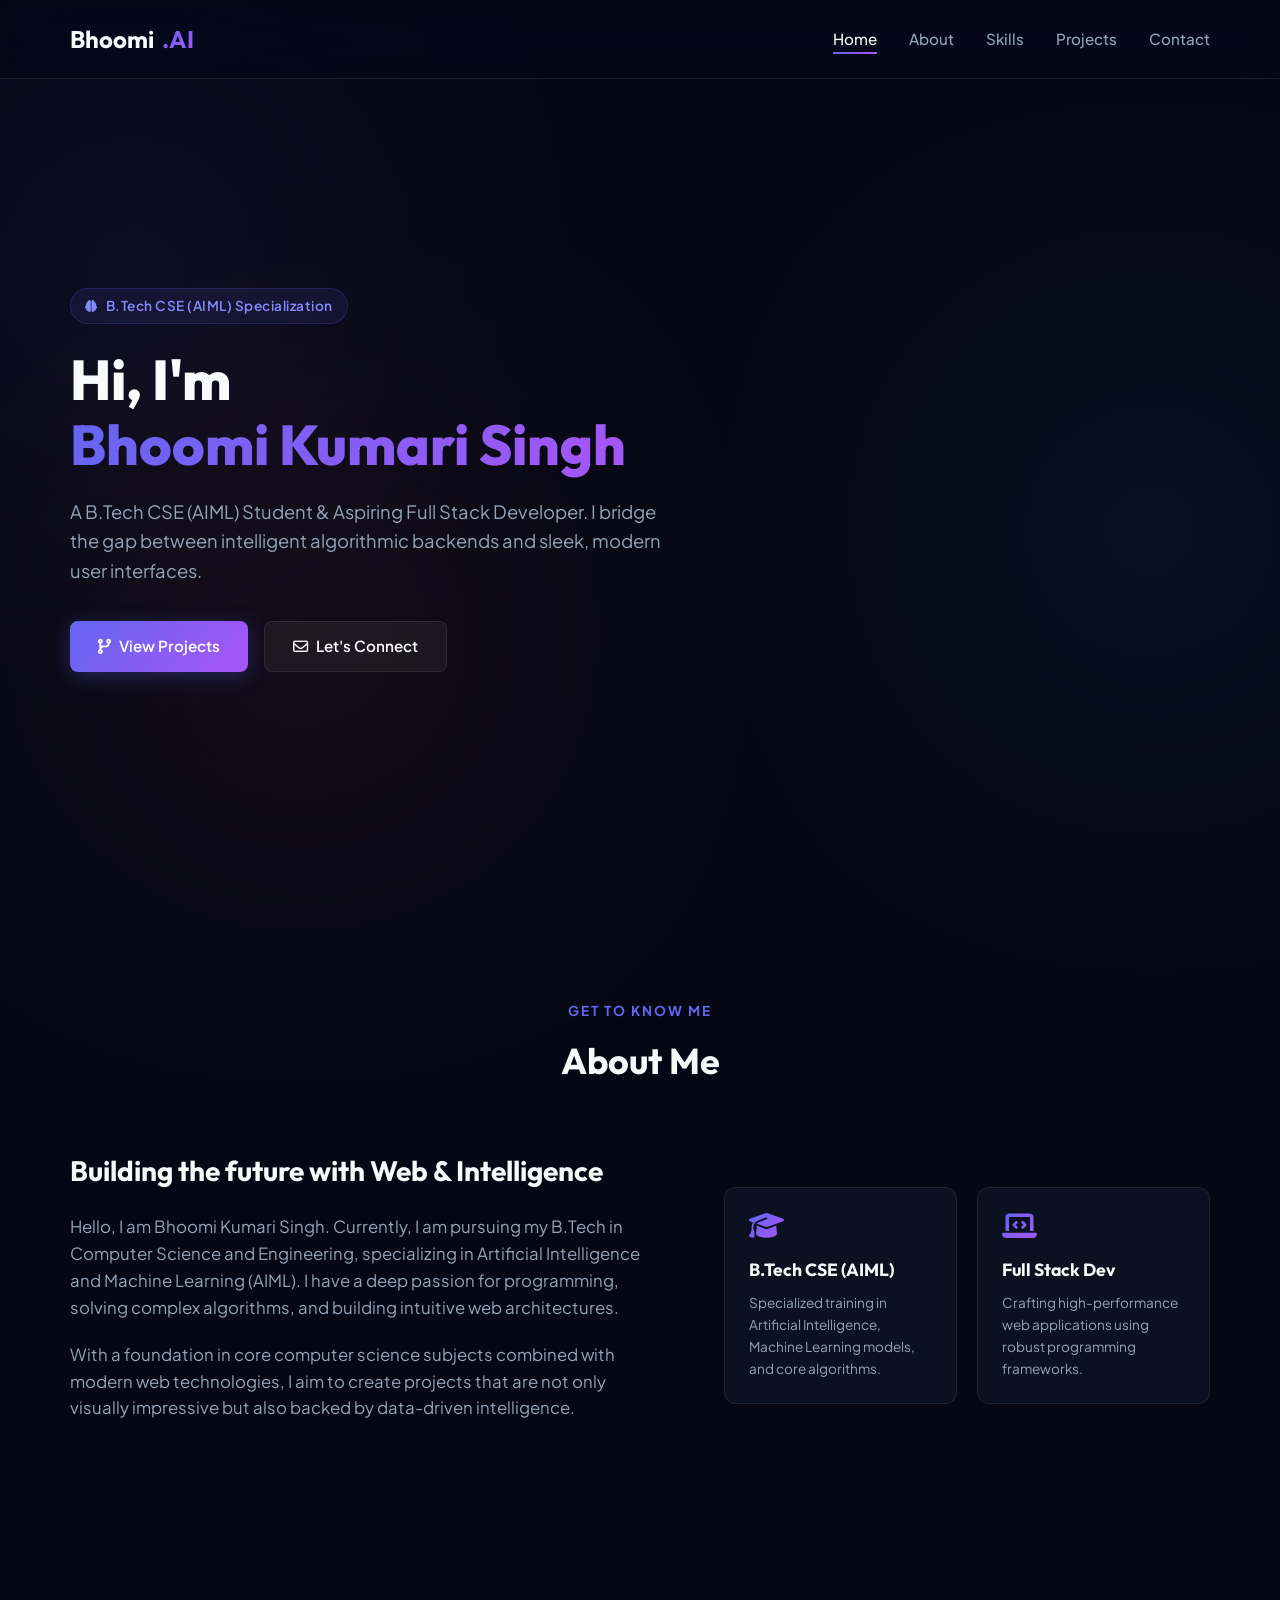
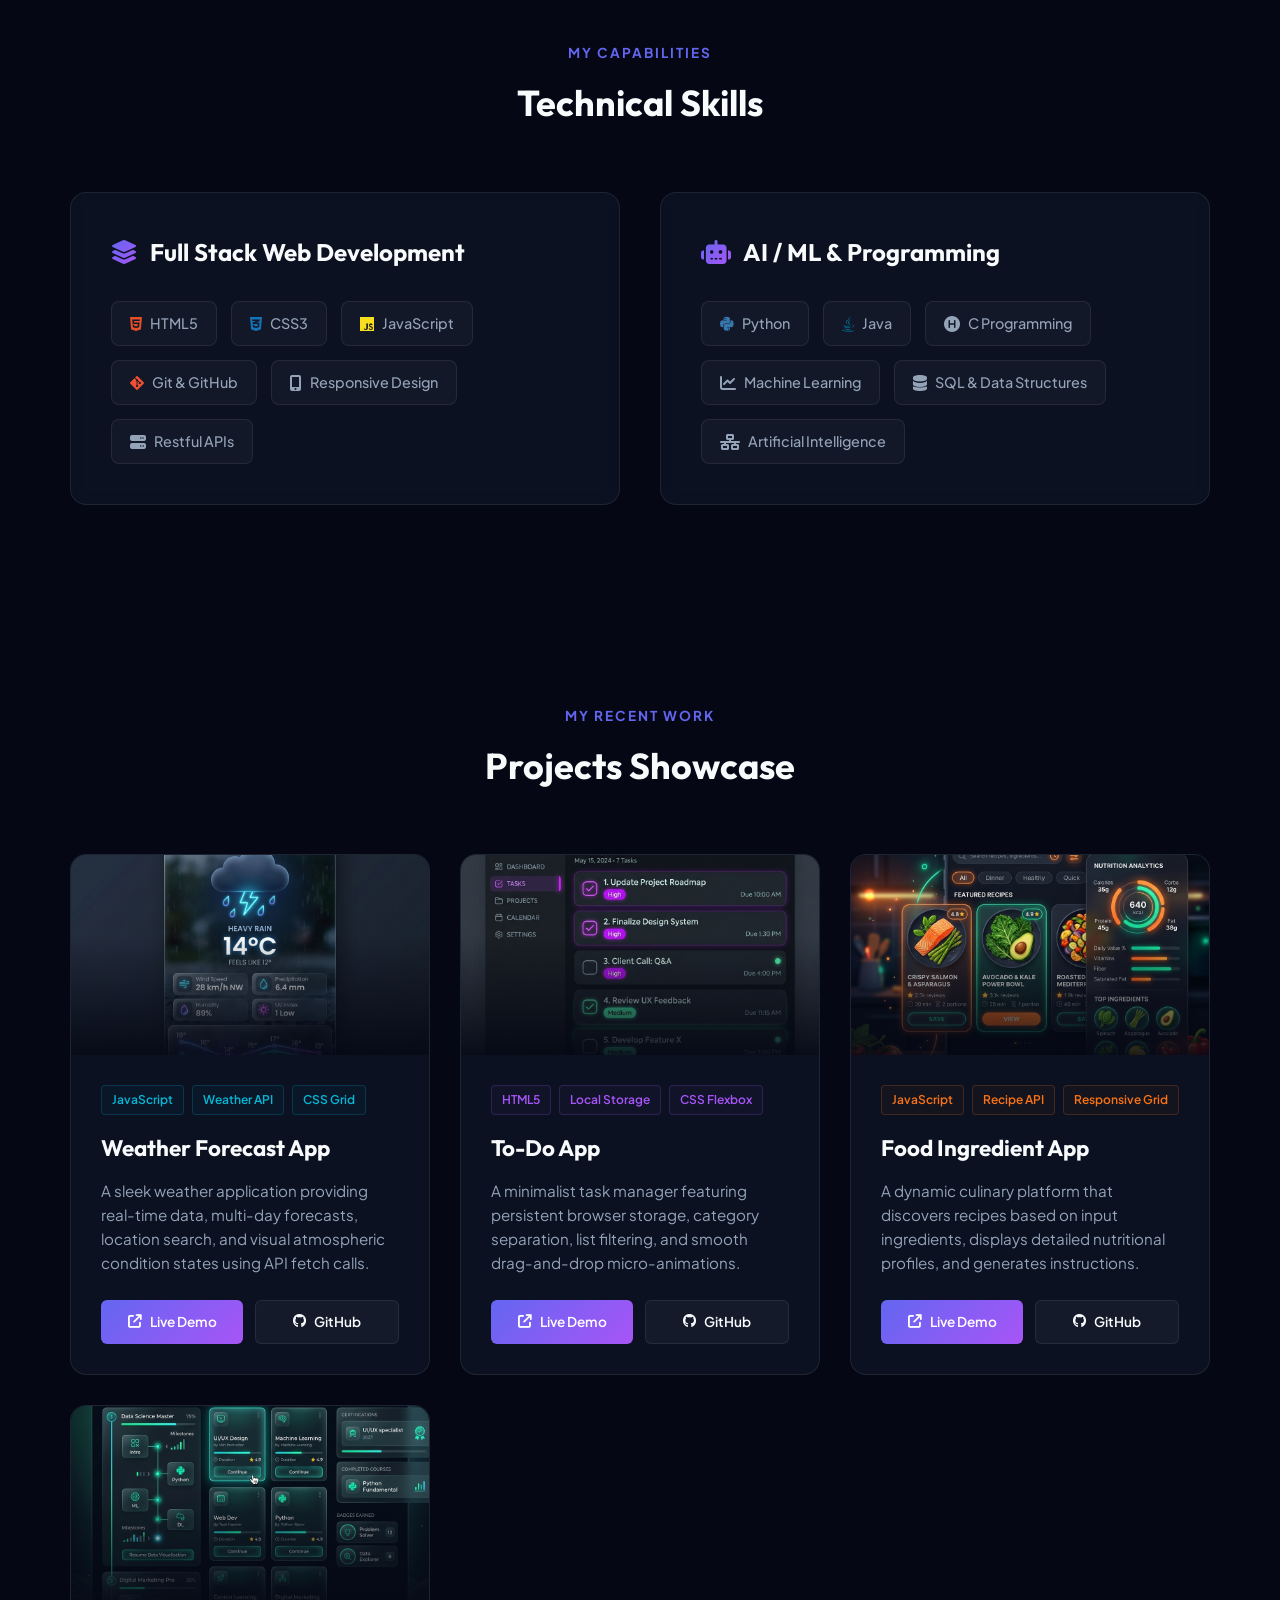
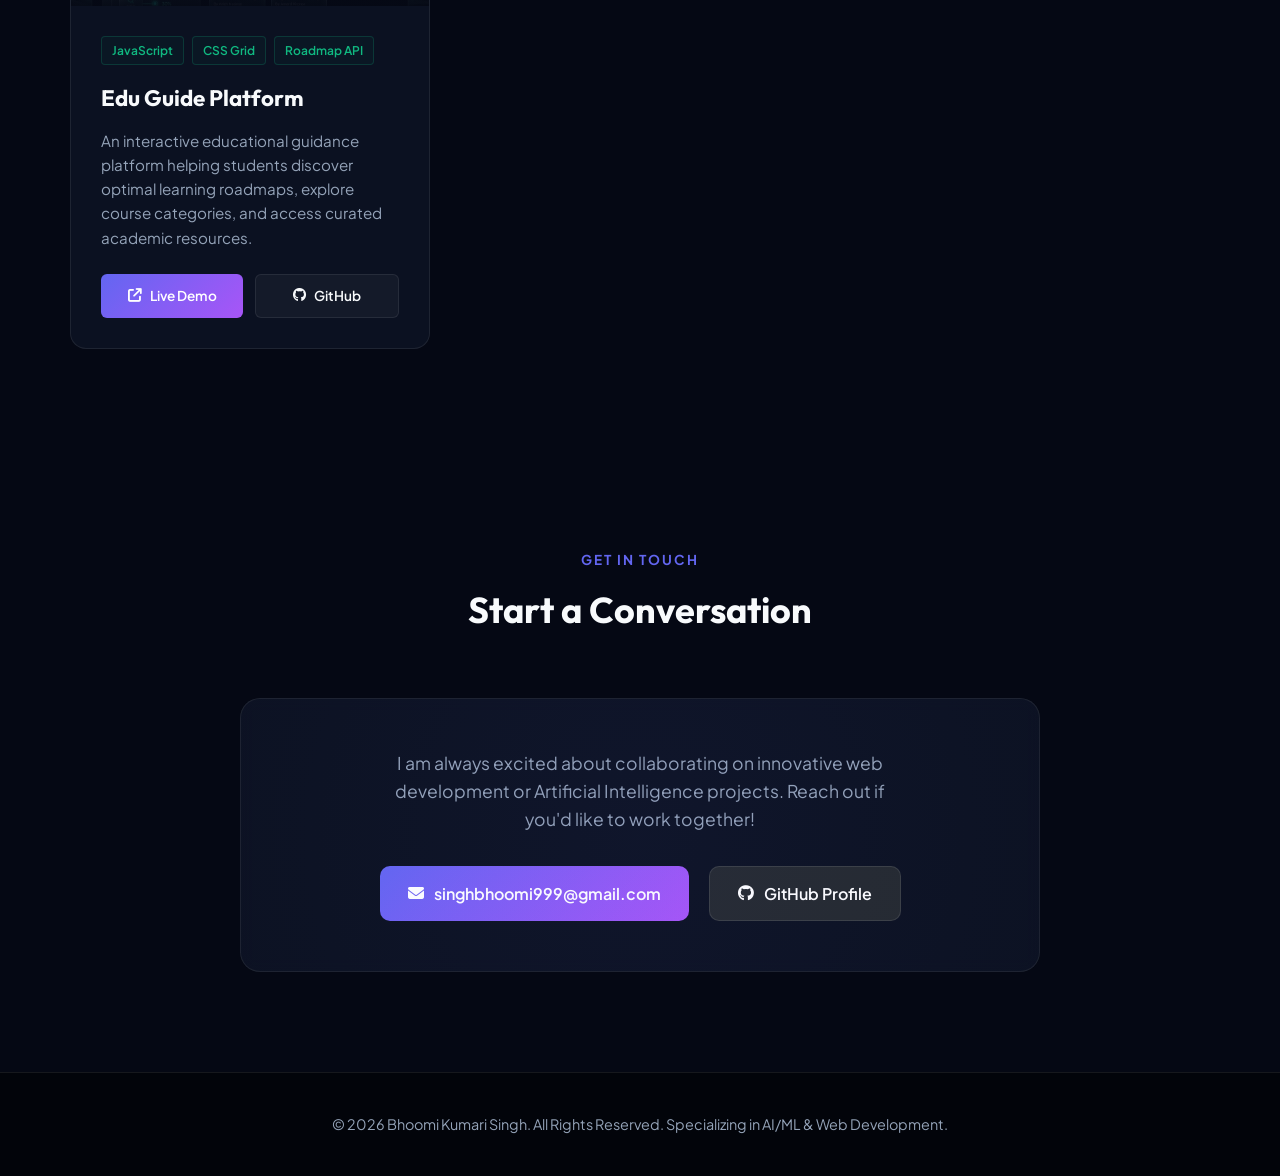
==== index.html @ 51de444b "first commit" ====
<!DOCTYPE html>
<html lang="en">
<head>
  <meta charset="UTF-8">
  <meta name="viewport" content="width=device-width, initial-scale=1.0">
  <meta name="description" content="Portfolio of Bhoomi Kumari Singh - B.Tech CSE (AIML) Student & Aspiring Full Stack Developer. Discover machine learning models, web applications, and project showcases.">
  <title>Bhoomi Kumari Singh | AIML & Full Stack Developer Portfolio</title>
  <link rel="stylesheet" href="style.css">
  <!-- FontAwesome for modern icons -->
  <link rel="stylesheet" href="https://cdnjs.cloudflare.com/ajax/libs/font-awesome/6.4.0/css/all.min.css">
</head>

<body>
  <!-- Ambient background glowing elements -->
  <div class="glow-orb orb-1"></div>
  <div class="glow-orb orb-2"></div>
  <div class="glow-orb orb-3"></div>

  <!-- Sticky Header Navigation -->
  <header id="header">
    <div class="nav-container">
      <a href="#home" class="logo">Bhoomi<span>.AI</span></a>
      <ul class="nav-menu" id="nav-menu">
        <li><a href="#home" class="nav-link active">Home</a></li>
        <li><a href="#about" class="nav-link">About</a></li>
        <li><a href="#skills" class="nav-link">Skills</a></li>
        <li><a href="#projects" class="nav-link">Projects</a></li>
        <li><a href="#contact" class="nav-link">Contact</a></li>
      </ul>
      <button class="hamburger" id="hamburger" aria-label="Toggle Menu">
        <span></span>
        <span></span>
        <span></span>
      </button>
    </div>
  </header>

  <!-- Hero Section -->
  <section class="hero" id="home">
    <div class="hero-content reveal">
      <div class="hero-badge">
        <i class="fa-solid fa-brain"></i> B.Tech CSE (AIML) Specialization
      </div>
      <h1>Hi, I'm <br><span class="gradient-text">Bhoomi Kumari Singh</span></h1>
      <p>A B.Tech CSE (AIML) Student & Aspiring Full Stack Developer. I bridge the gap between intelligent algorithmic backends and sleek, modern user interfaces.</p>
      <div class="hero-cta">
        <a href="#projects" class="btn btn-primary"><i class="fa-solid fa-code-branch"></i> View Projects</a>
        <a href="#contact" class="btn btn-secondary"><i class="fa-regular fa-envelope"></i> Let's Connect</a>
      </div>
    </div>
  </section>

  <!-- About Me Section -->
  <section class="about" id="about">
    <div class="section-header reveal">
      <span class="section-subtitle">Get to Know Me</span>
      <h2 class="section-title">About Me</h2>
    </div>
    <div class="about-grid">
      <div class="about-text reveal">
        <h3>Building the future with Web & Intelligence</h3>
        <p>Hello, I am Bhoomi Kumari Singh. Currently, I am pursuing my B.Tech in Computer Science and Engineering, specializing in Artificial Intelligence and Machine Learning (AIML). I have a deep passion for programming, solving complex algorithms, and building intuitive web architectures.</p>
        <p>With a foundation in core computer science subjects combined with modern web technologies, I aim to create projects that are not only visually impressive but also backed by data-driven intelligence.</p>
      </div>
      <div class="about-highlights reveal">
        <div class="about-card">
          <i class="fa-solid fa-graduation-cap"></i>
          <h4>B.Tech CSE (AIML)</h4>
          <p>Specialized training in Artificial Intelligence, Machine Learning models, and core algorithms.</p>
        </div>
        <div class="about-card">
          <i class="fa-solid fa-laptop-code"></i>
          <h4>Full Stack Dev</h4>
          <p>Crafting high-performance web applications using robust programming frameworks.</p>
        </div>
      </div>
    </div>
  </section>

  <!-- Skills Section -->
  <section class="skills" id="skills">
    <div class="section-header reveal">
      <span class="section-subtitle">My Capabilities</span>
      <h2 class="section-title">Technical Skills</h2>
    </div>
    <div class="skills-grid">
      <!-- Web Dev Category -->
      <div class="skills-category reveal">
        <h3><i class="fa-solid fa-layer-group"></i> Full Stack Web Development</h3>
        <div class="skills-list">
          <div class="skill-tag"><i class="fa-brands fa-html5" style="color:#e34f26;"></i> HTML5</div>
          <div class="skill-tag"><i class="fa-brands fa-css3-alt" style="color:#1572b6;"></i> CSS3</div>
          <div class="skill-tag"><i class="fa-brands fa-js" style="color:#f7df1e;"></i> JavaScript</div>
          <div class="skill-tag"><i class="fa-brands fa-git-alt" style="color:#f05032;"></i> Git & GitHub</div>
          <div class="skill-tag"><i class="fa-solid fa-mobile-screen-button"></i> Responsive Design</div>
          <div class="skill-tag"><i class="fa-solid fa-server"></i> Restful APIs</div>
        </div>
      </div>

      <!-- AI / ML & Programming Category -->
      <div class="skills-category reveal">
        <h3><i class="fa-solid fa-robot"></i> AI / ML & Programming</h3>
        <div class="skills-list">
          <div class="skill-tag"><i class="fa-brands fa-python" style="color:#3776ab;"></i> Python</div>
          <div class="skill-tag"><i class="fa-brands fa-java" style="color:#007396;"></i> Java</div>
          <div class="skill-tag"><i class="fa-solid fa-circle-h"></i> C Programming</div>
          <div class="skill-tag"><i class="fa-solid fa-chart-line"></i> Machine Learning</div>
          <div class="skill-tag"><i class="fa-solid fa-database"></i> SQL & Data Structures</div>
          <div class="skill-tag"><i class="fa-solid fa-network-wired"></i> Artificial Intelligence</div>
        </div>
      </div>
    </div>
  </section>

  <!-- Projects Section -->
  <section class="projects" id="projects">
    <div class="section-header reveal">
      <span class="section-subtitle">My Recent Work</span>
      <h2 class="section-title">Projects Showcase</h2>
    </div>
    <div class="projects-grid">
      <!-- Project 1: Weather App -->
      <div class="project-card reveal">
        <div class="project-img-wrapper">
          <img class="project-img" src="assets/weather_app.png" alt="Weather Forecast App Thumbnail">
        </div>
        <div class="project-body">
          <div class="project-tags">
            <span class="project-tag">JavaScript</span>
            <span class="project-tag">Weather API</span>
            <span class="project-tag">CSS Grid</span>
          </div>
          <h3>Weather Forecast App</h3>
          <p>A sleek weather application providing real-time data, multi-day forecasts, location search, and visual atmospheric condition states using API fetch calls.</p>
          <div class="project-actions">
            <a href="weather.html" target="_blank" class="project-btn project-btn-demo" id="demo-weather"><i class="fa-solid fa-arrow-up-right-from-square"></i> Live Demo</a>
            <a href="#" class="project-btn project-btn-code" id="code-weather"><i class="fa-brands fa-github"></i> GitHub</a>
          </div>
        </div>
      </div>

      <!-- Project 2: To-Do App -->
      <div class="project-card reveal">
        <div class="project-img-wrapper">
          <img class="project-img" src="assets/todo_app.png" alt="To-Do App Thumbnail">
        </div>
        <div class="project-body">
          <div class="project-tags">
            <span class="project-tag">HTML5</span>
            <span class="project-tag">Local Storage</span>
            <span class="project-tag">CSS Flexbox</span>
          </div>
          <h3>To-Do App</h3>
          <p>A minimalist task manager featuring persistent browser storage, category separation, list filtering, and smooth drag-and-drop micro-animations.</p>
          <div class="project-actions">
            <a href="todo.html" target="_blank" class="project-btn project-btn-demo" id="demo-todo"><i class="fa-solid fa-arrow-up-right-from-square"></i> Live Demo</a>
            <a href="#" class="project-btn project-btn-code" id="code-todo"><i class="fa-brands fa-github"></i> GitHub</a>
          </div>
        </div>
      </div>

      <!-- Project 3: Food Ingredient App -->
      <div class="project-card reveal">
        <div class="project-img-wrapper">
          <img class="project-img" src="assets/food_app.png" alt="Food Ingredient App Thumbnail">
        </div>
        <div class="project-body">
          <div class="project-tags">
            <span class="project-tag">JavaScript</span>
            <span class="project-tag">Recipe API</span>
            <span class="project-tag">Responsive Grid</span>
          </div>
          <h3>Food Ingredient App</h3>
          <p>A dynamic culinary platform that discovers recipes based on input ingredients, displays detailed nutritional profiles, and generates instructions.</p>
          <div class="project-actions">
            <a href="food.html" target="_blank" class="project-btn project-btn-demo" id="demo-food"><i class="fa-solid fa-arrow-up-right-from-square"></i> Live Demo</a>
            <a href="#" class="project-btn project-btn-code" id="code-food"><i class="fa-brands fa-github"></i> GitHub</a>
          </div>
        </div>
      </div>

      <!-- Project 4: Edu Guide -->
      <div class="project-card reveal">
        <div class="project-img-wrapper">
          <img class="project-img" src="assets/edu_guide.png" alt="Edu Guide Platform Thumbnail">
        </div>
        <div class="project-body">
          <div class="project-tags">
            <span class="project-tag">JavaScript</span>
            <span class="project-tag">CSS Grid</span>
            <span class="project-tag">Roadmap API</span>
          </div>
          <h3>Edu Guide Platform</h3>
          <p>An interactive educational guidance platform helping students discover optimal learning roadmaps, explore course categories, and access curated academic resources.</p>
          <div class="project-actions">
            <a href="edu.html" target="_blank" class="project-btn project-btn-demo" id="demo-edu"><i class="fa-solid fa-arrow-up-right-from-square"></i> Live Demo</a>
            <a href="#" class="project-btn project-btn-code" id="code-edu"><i class="fa-brands fa-github"></i> GitHub</a>
          </div>
        </div>
      </div>
    </div>
  </section>

  <!-- Contact Section -->
  <section class="contact" id="contact">
    <div class="section-header reveal">
      <span class="section-subtitle">Get In Touch</span>
      <h2 class="section-title">Start a Conversation</h2>
    </div>
    <div class="contact-container reveal">
      <p>I am always excited about collaborating on innovative web development or Artificial Intelligence projects. Reach out if you'd like to work together!</p>
      <div class="contact-methods">
        <a href="mailto:singhbhoomi999@gmail.com" class="contact-btn contact-btn-email" id="email-btn">
          <i class="fa-solid fa-envelope"></i> singhbhoomi999@gmail.com
        </a>
        <a href="https://github.com" target="_blank" rel="noopener noreferrer" class="contact-btn contact-btn-github" id="github-btn">
          <i class="fa-brands fa-github"></i> GitHub Profile
        </a>
      </div>
    </div>
  </section>

  <!-- Footer -->
  <footer>
    <p>&copy; 2026 Bhoomi Kumari Singh. All Rights Reserved. Specializing in AI/ML & Web Development.</p>
  </footer>

  <script src="script.js"></script>
</body>
</html>
---- style.css ----
@import url('https://fonts.googleapis.com/css2?family=Outfit:wght@300;400;500;600;700;800&family=Plus+Jakarta+Sans:ital,wght@0,300;0,400;0,500;0,600;0,700;0,800;1,400&display=swap');

:root {
  --bg-primary: #050814;
  --bg-secondary: rgba(17, 25, 40, 0.75);
  --card-bg: rgba(22, 30, 49, 0.45);
  --border-color: rgba(255, 255, 255, 0.08);
  --text-primary: #f8fafc;
  --text-secondary: #94a3b8;
  --accent-color: #6366f1; /* Indigo */
  --accent-gradient: linear-gradient(135deg, #6366f1 0%, #a855f7 100%);
  --accent-gradient-glow: rgba(99, 102, 241, 0.15);
  --cyan-gradient: linear-gradient(135deg, #06b6d4 0%, #3b82f6 100%);
  --orange-gradient: linear-gradient(135deg, #f97316 0%, #ec4899 100%);
  --emerald-gradient: linear-gradient(135deg, #10b981 0%, #059669 100%);
  --font-heading: 'Outfit', sans-serif;
  --font-body: 'Plus Jakarta Sans', sans-serif;
  --transition: all 0.4s cubic-bezier(0.16, 1, 0.3, 1);
}

/* Base resets & styles */
* {
  box-sizing: border-box;
  margin: 0;
  padding: 0;
}

html {
  scroll-behavior: smooth;
  scrollbar-width: thin;
  scrollbar-color: var(--accent-color) var(--bg-primary);
}

body {
  background-color: var(--bg-primary);
  color: var(--text-primary);
  font-family: var(--font-body);
  overflow-x: hidden;
  line-height: 1.6;
}

/* Custom Scrollbar */
::-webkit-scrollbar {
  width: 8px;
}
::-webkit-scrollbar-track {
  background: var(--bg-primary);
}
::-webkit-scrollbar-thumb {
  background: rgba(99, 102, 241, 0.3);
  border-radius: 4px;
}
::-webkit-scrollbar-thumb:hover {
  background: var(--accent-color);
}

/* Floating background glow orbs */
.glow-orb {
  position: absolute;
  width: 350px;
  height: 350px;
  border-radius: 50%;
  background: var(--accent-gradient);
  filter: blur(150px);
  opacity: 0.15;
  z-index: -1;
  pointer-events: none;
}
.orb-1 { top: 10%; left: -50px; }
.orb-2 { top: 40%; right: -50px; background: var(--cyan-gradient); }
.orb-3 { bottom: 10%; left: 10%; background: var(--orange-gradient); }

/* Header & Navigation */
header {
  position: fixed;
  top: 0;
  left: 0;
  width: 100%;
  z-index: 1000;
  background: rgba(5, 8, 20, 0.65);
  backdrop-filter: blur(16px) saturate(180%);
  -webkit-backdrop-filter: blur(16px) saturate(180%);
  border-bottom: 1px solid var(--border-color);
  padding: 20px 0;
  transition: var(--transition);
}

header.scrolled {
  padding: 14px 0;
  background: rgba(5, 8, 20, 0.85);
  box-shadow: 0 10px 30px -10px rgba(0, 0, 0, 0.5);
}

.nav-container {
  max-width: 1200px;
  margin: 0 auto;
  padding: 0 30px;
  display: flex;
  justify-content: space-between;
  align-items: center;
}

.logo {
  font-family: var(--font-heading);
  font-size: 1.5rem;
  font-weight: 700;
  color: var(--text-primary);
  text-decoration: none;
  display: flex;
  align-items: center;
  gap: 8px;
}

.logo span {
  background: var(--accent-gradient);
  -webkit-background-clip: text;
  -webkit-text-fill-color: transparent;
}

.nav-menu {
  display: flex;
  list-style: none;
  gap: 32px;
  align-items: center;
}

.nav-link {
  font-size: 0.95rem;
  font-weight: 500;
  color: var(--text-secondary);
  text-decoration: none;
  position: relative;
  transition: var(--transition);
  padding: 6px 0;
}

.nav-link:hover, .nav-link.active {
  color: var(--text-primary);
}

.nav-link::after {
  content: '';
  position: absolute;
  bottom: 0;
  left: 0;
  width: 0;
  height: 2px;
  background: var(--accent-gradient);
  transition: var(--transition);
}

.nav-link:hover::after, .nav-link.active::after {
  width: 100%;
}

.hamburger {
  display: none;
  cursor: pointer;
  background: none;
  border: none;
  outline: none;
  z-index: 1001;
}

.hamburger span {
  display: block;
  width: 25px;
  height: 2px;
  margin: 6px auto;
  background-color: var(--text-primary);
  transition: var(--transition);
}

/* Hero Section */
.hero {
  position: relative;
  min-height: 100vh;
  display: flex;
  align-items: center;
  justify-content: center;
  padding: 140px 30px 80px 30px;
  text-align: left;
  max-width: 1200px;
  margin: 0 auto;
}

.hero-content {
  width: 100%;
}

.hero-badge {
  display: inline-flex;
  align-items: center;
  gap: 8px;
  padding: 6px 14px;
  border-radius: 50px;
  background: rgba(99, 102, 241, 0.1);
  border: 1px solid rgba(99, 102, 241, 0.2);
  color: #818cf8;
  font-size: 0.85rem;
  font-weight: 600;
  margin-bottom: 24px;
  letter-spacing: 0.5px;
}

.hero-badge i {
  font-size: 0.75rem;
}

.hero h1 {
  font-family: var(--font-heading);
  font-size: 3.5rem;
  font-weight: 800;
  line-height: 1.15;
  margin-bottom: 20px;
  max-width: 800px;
}

.gradient-text {
  background: var(--accent-gradient);
  -webkit-background-clip: text;
  -webkit-text-fill-color: transparent;
}

.hero p {
  font-size: 1.15rem;
  color: var(--text-secondary);
  max-width: 600px;
  margin-bottom: 36px;
}

.hero-cta {
  display: flex;
  gap: 16px;
}

.btn {
  display: inline-flex;
  align-items: center;
  gap: 8px;
  padding: 12px 28px;
  font-size: 0.95rem;
  font-weight: 600;
  text-decoration: none;
  border-radius: 8px;
  transition: var(--transition);
  cursor: pointer;
}

.btn-primary {
  background: var(--accent-gradient);
  color: white;
  border: none;
  box-shadow: 0 4px 20px rgba(99, 102, 241, 0.3);
}

.btn-primary:hover {
  transform: translateY(-2px);
  box-shadow: 0 6px 25px rgba(99, 102, 241, 0.5);
}

.btn-secondary {
  background: rgba(255, 255, 255, 0.05);
  color: var(--text-primary);
  border: 1px solid var(--border-color);
}

.btn-secondary:hover {
  background: rgba(255, 255, 255, 0.1);
  border-color: rgba(255, 255, 255, 0.2);
  transform: translateY(-2px);
}

/* Sections General */
section {
  padding: 100px 30px;
  max-width: 1200px;
  margin: 0 auto;
  position: relative;
}

.section-header {
  text-align: center;
  margin-bottom: 60px;
}

.section-subtitle {
  font-size: 0.85rem;
  color: var(--accent-color);
  font-weight: 700;
  text-transform: uppercase;
  letter-spacing: 2px;
  margin-bottom: 10px;
  display: block;
}

.section-title {
  font-family: var(--font-heading);
  font-size: 2.25rem;
  font-weight: 700;
}

/* About Section */
.about-grid {
  display: grid;
  grid-template-columns: 1.1fr 0.9fr;
  gap: 60px;
  align-items: center;
}

.about-text h3 {
  font-family: var(--font-heading);
  font-size: 1.75rem;
  margin-bottom: 20px;
}

.about-text p {
  color: var(--text-secondary);
  margin-bottom: 20px;
  font-size: 1.05rem;
}

.about-highlights {
  display: grid;
  grid-template-columns: 1fr 1fr;
  gap: 20px;
}

.about-card {
  background: var(--card-bg);
  border: 1px solid var(--border-color);
  backdrop-filter: blur(8px);
  padding: 24px;
  border-radius: 12px;
  text-align: left;
  transition: var(--transition);
}

.about-card:hover {
  border-color: rgba(99, 102, 241, 0.3);
  transform: translateY(-4px);
}

.about-card i {
  font-size: 1.75rem;
  margin-bottom: 16px;
  background: var(--accent-gradient);
  -webkit-background-clip: text;
  -webkit-text-fill-color: transparent;
}

.about-card h4 {
  font-family: var(--font-heading);
  font-size: 1.1rem;
  margin-bottom: 8px;
}

.about-card p {
  font-size: 0.85rem;
  color: var(--text-secondary);
  margin-bottom: 0;
}

/* Skills Section */
.skills-grid {
  display: grid;
  grid-template-columns: 1fr 1fr;
  gap: 40px;
}

.skills-category {
  background: var(--card-bg);
  border: 1px solid var(--border-color);
  backdrop-filter: blur(8px);
  padding: 40px;
  border-radius: 16px;
  transition: var(--transition);
}

.skills-category:hover {
  border-color: rgba(99, 102, 241, 0.2);
  box-shadow: 0 10px 40px -15px rgba(99, 102, 241, 0.1);
}

.skills-category h3 {
  font-family: var(--font-heading);
  font-size: 1.5rem;
  margin-bottom: 30px;
  display: flex;
  align-items: center;
  gap: 12px;
}

.skills-category h3 i {
  background: var(--accent-gradient);
  -webkit-background-clip: text;
  -webkit-text-fill-color: transparent;
}

.skills-list {
  display: flex;
  flex-wrap: wrap;
  gap: 14px;
}

.skill-tag {
  display: flex;
  align-items: center;
  gap: 8px;
  padding: 10px 18px;
  border-radius: 8px;
  background: rgba(255, 255, 255, 0.03);
  border: 1px solid var(--border-color);
  color: var(--text-secondary);
  font-size: 0.9rem;
  font-weight: 500;
  transition: var(--transition);
}

.skill-tag:hover {
  background: rgba(99, 102, 241, 0.08);
  border-color: rgba(99, 102, 241, 0.3);
  color: var(--text-primary);
  transform: translateY(-2px);
}

.skill-tag i {
  font-size: 1rem;
}

/* Projects Section */
.projects-grid {
  display: grid;
  grid-template-columns: repeat(auto-fit, minmax(340px, 1fr));
  gap: 30px;
}

.project-card {
  background: var(--card-bg);
  border: 1px solid var(--border-color);
  border-radius: 16px;
  overflow: hidden;
  transition: var(--transition);
  display: flex;
  flex-direction: column;
  height: 100%;
}

.project-card:hover {
  transform: translateY(-8px);
  border-color: rgba(99, 102, 241, 0.3);
  box-shadow: 0 20px 40px -20px rgba(0, 0, 0, 0.7);
}

.project-img-wrapper {
  width: 100%;
  height: 200px;
  overflow: hidden;
  position: relative;
  background: #0b0f19;
}

.project-img-wrapper::after {
  content: '';
  position: absolute;
  top: 0;
  left: 0;
  width: 100%;
  height: 100%;
  background: linear-gradient(to bottom, rgba(5, 8, 20, 0) 40%, rgba(5, 8, 20, 0.9) 100%);
}

.project-img {
  width: 100%;
  height: 100%;
  object-fit: cover;
  transition: var(--transition);
}

.project-card:hover .project-img {
  transform: scale(1.08);
}

.project-body {
  padding: 30px;
  display: flex;
  flex-direction: column;
  flex-grow: 1;
}

.project-tags {
  display: flex;
  flex-wrap: wrap;
  gap: 8px;
  margin-bottom: 16px;
}

.project-tag {
  font-size: 0.75rem;
  font-weight: 600;
  padding: 4px 10px;
  border-radius: 4px;
  background: rgba(255, 255, 255, 0.05);
  border: 1px solid var(--border-color);
  color: var(--text-secondary);
}

/* Custom gradient tag border highlighting */
.project-card:nth-child(1) .project-tag {
  color: #06b6d4;
  border-color: rgba(6, 182, 212, 0.2);
  background: rgba(6, 182, 212, 0.04);
}
.project-card:nth-child(2) .project-tag {
  color: #a855f7;
  border-color: rgba(168, 85, 247, 0.2);
  background: rgba(168, 85, 247, 0.04);
}
.project-card:nth-child(3) .project-tag {
  color: #f97316;
  border-color: rgba(249, 115, 22, 0.2);
  background: rgba(249, 115, 22, 0.04);
}
.project-card:nth-child(4) .project-tag {
  color: #10b981;
  border-color: rgba(16, 185, 129, 0.2);
  background: rgba(16, 185, 129, 0.04);
}

.project-body h3 {
  font-family: var(--font-heading);
  font-size: 1.4rem;
  margin-bottom: 12px;
}

.project-body p {
  font-size: 0.95rem;
  color: var(--text-secondary);
  margin-bottom: 24px;
  flex-grow: 1;
}

.project-actions {
  display: flex;
  gap: 12px;
}

.project-btn {
  flex: 1;
  display: inline-flex;
  align-items: center;
  justify-content: center;
  gap: 8px;
  padding: 10px 0;
  font-size: 0.85rem;
  font-weight: 600;
  text-decoration: none;
  border-radius: 6px;
  transition: var(--transition);
}

.project-btn-demo {
  background: var(--accent-gradient);
  color: white;
  border: none;
}

.project-btn-demo:hover {
  transform: translateY(-2px);
  box-shadow: 0 4px 15px rgba(99, 102, 241, 0.4);
}

.project-btn-code {
  background: rgba(255, 255, 255, 0.04);
  color: var(--text-primary);
  border: 1px solid var(--border-color);
}

.project-btn-code:hover {
  background: rgba(255, 255, 255, 0.08);
  border-color: rgba(255, 255, 255, 0.2);
  transform: translateY(-2px);
}

/* Contact Section */
.contact-container {
  max-width: 800px;
  margin: 0 auto;
  background: var(--card-bg);
  border: 1px solid var(--border-color);
  backdrop-filter: blur(8px);
  padding: 50px;
  border-radius: 20px;
  text-align: center;
  position: relative;
  overflow: hidden;
}

.contact-container::after {
  content: '';
  position: absolute;
  top: -50%;
  left: -50%;
  width: 200%;
  height: 200%;
  background: radial-gradient(circle, rgba(99, 102, 241, 0.05) 0%, transparent 70%);
  pointer-events: none;
}

.contact-container p {
  color: var(--text-secondary);
  font-size: 1.1rem;
  margin-bottom: 32px;
  max-width: 500px;
  margin-left: auto;
  margin-right: auto;
}

.contact-methods {
  display: flex;
  justify-content: center;
  gap: 20px;
  flex-wrap: wrap;
}

.contact-btn {
  display: flex;
  align-items: center;
  gap: 10px;
  padding: 14px 28px;
  border-radius: 10px;
  text-decoration: none;
  font-weight: 600;
  transition: var(--transition);
}

.contact-btn-email {
  background: var(--accent-gradient);
  color: white;
}

.contact-btn-email:hover {
  transform: translateY(-3px);
  box-shadow: 0 8px 25px rgba(99, 102, 241, 0.4);
}

.contact-btn-github {
  background: #24292e;
  color: white;
  border: 1px solid rgba(255, 255, 255, 0.1);
}

.contact-btn-github:hover {
  background: #2f363d;
  transform: translateY(-3px);
  box-shadow: 0 8px 25px rgba(0, 0, 0, 0.3);
}

/* Footer */
footer {
  border-top: 1px solid var(--border-color);
  padding: 40px 30px;
  text-align: center;
  background: #02040a;
}

footer p {
  color: var(--text-secondary);
  font-size: 0.9rem;
}

/* Entry Animations & Scroll Reveals */
.reveal {
  opacity: 0;
  transform: translateY(30px);
  transition: opacity 0.8s cubic-bezier(0.16, 1, 0.3, 1), transform 0.8s cubic-bezier(0.16, 1, 0.3, 1);
}

.reveal.reveal-active {
  opacity: 1;
  transform: translateY(0);
}

@keyframes float {
  0% { transform: translateY(0px); }
  50% { transform: translateY(-10px); }
  100% { transform: translateY(0px); }
}

.floating-icon {
  animation: float 4s ease-in-out infinite;
}

/* Responsive Breakpoints */
@media (max-width: 968px) {
  .hero h1 {
    font-size: 2.75rem;
  }
  
  .about-grid {
    grid-template-columns: 1fr;
    gap: 40px;
  }
  
  .skills-grid {
    grid-template-columns: 1fr;
  }
}

@media (max-width: 768px) {
  header {
    padding: 16px 0;
  }
  
  .nav-menu {
    position: fixed;
    top: 0;
    right: -100%;
    width: 280px;
    height: 100vh;
    background: rgba(5, 8, 20, 0.95);
    backdrop-filter: blur(20px);
    -webkit-backdrop-filter: blur(20px);
    border-left: 1px solid var(--border-color);
    flex-direction: column;
    justify-content: center;
    gap: 40px;
    transition: right 0.4s cubic-bezier(0.16, 1, 0.3, 1);
    box-shadow: -10px 0 30px rgba(0, 0, 0, 0.5);
  }
  
  .nav-menu.open {
    right: 0;
  }
  
  .hamburger {
    display: block;
  }
  
  .hamburger.active span:nth-child(1) {
    transform: translateY(8px) rotate(45deg);
  }
  
  .hamburger.active span:nth-child(2) {
    opacity: 0;
  }
  
  .hamburger.active span:nth-child(3) {
    transform: translateY(-8px) rotate(-45deg);
  }
  
  .hero {
    padding-top: 120px;
    text-align: center;
  }
  
  .hero-badge {
    margin-left: auto;
    margin-right: auto;
  }
  
  .hero-cta {
    justify-content: center;
    flex-wrap: wrap;
  }
  
  .btn {
    width: 100%;
    justify-content: center;
  }
  
  .about-highlights {
    grid-template-columns: 1fr;
  }
  
  .contact-container {
    padding: 30px 20px;
  }
  
  .contact-btn {
    width: 100%;
    justify-content: center;
  }
}
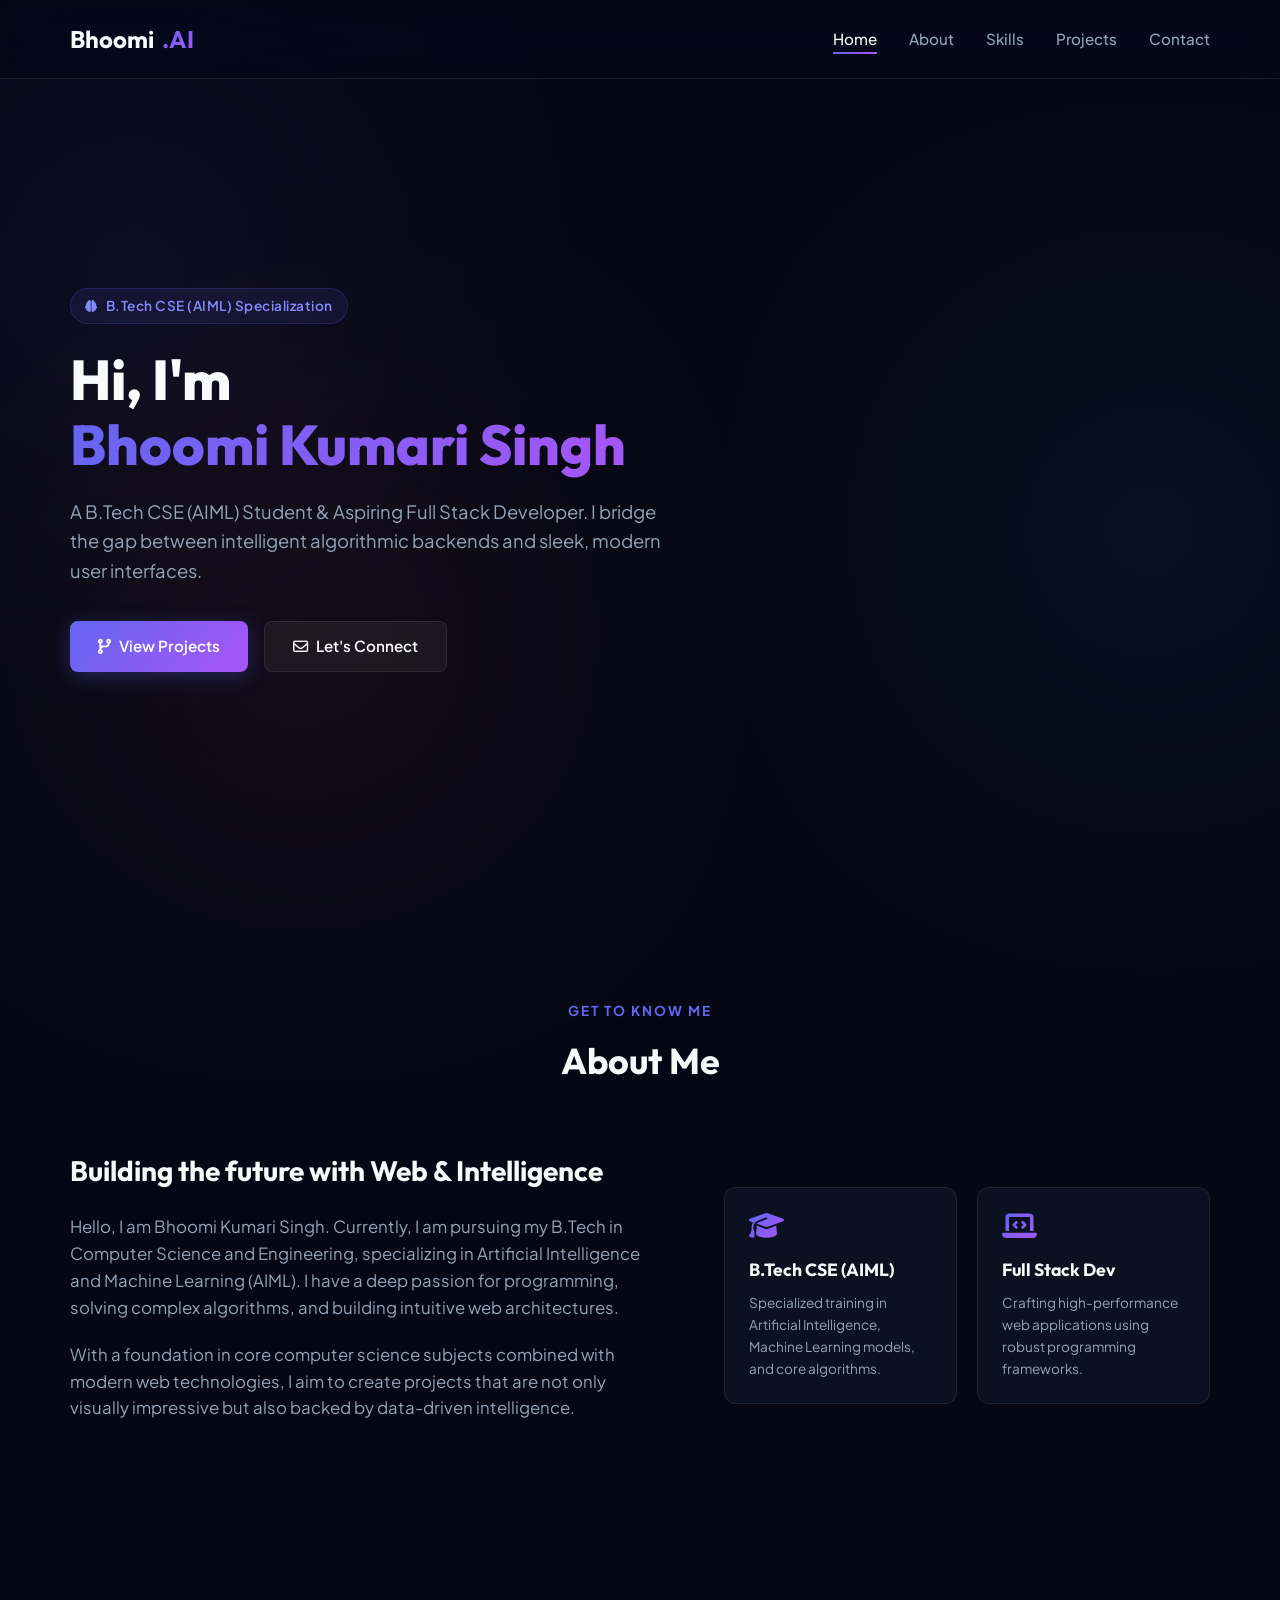
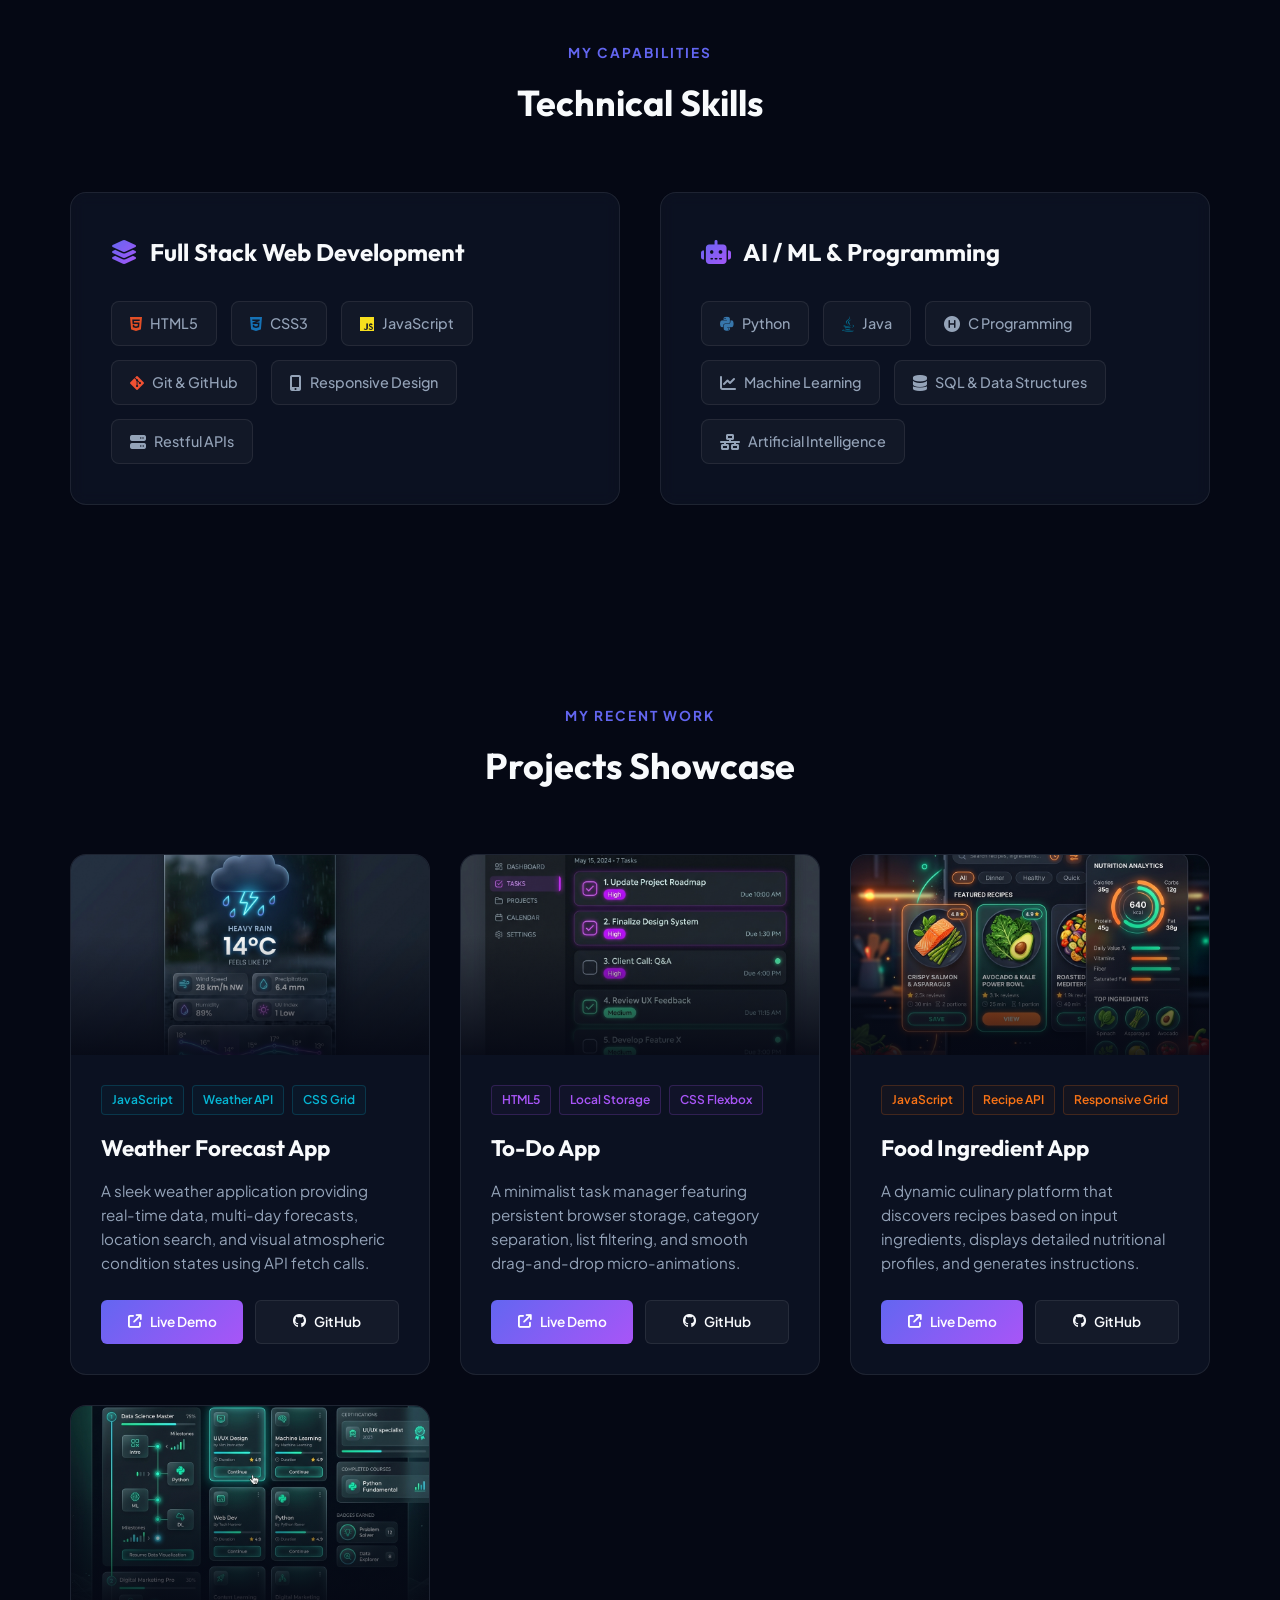
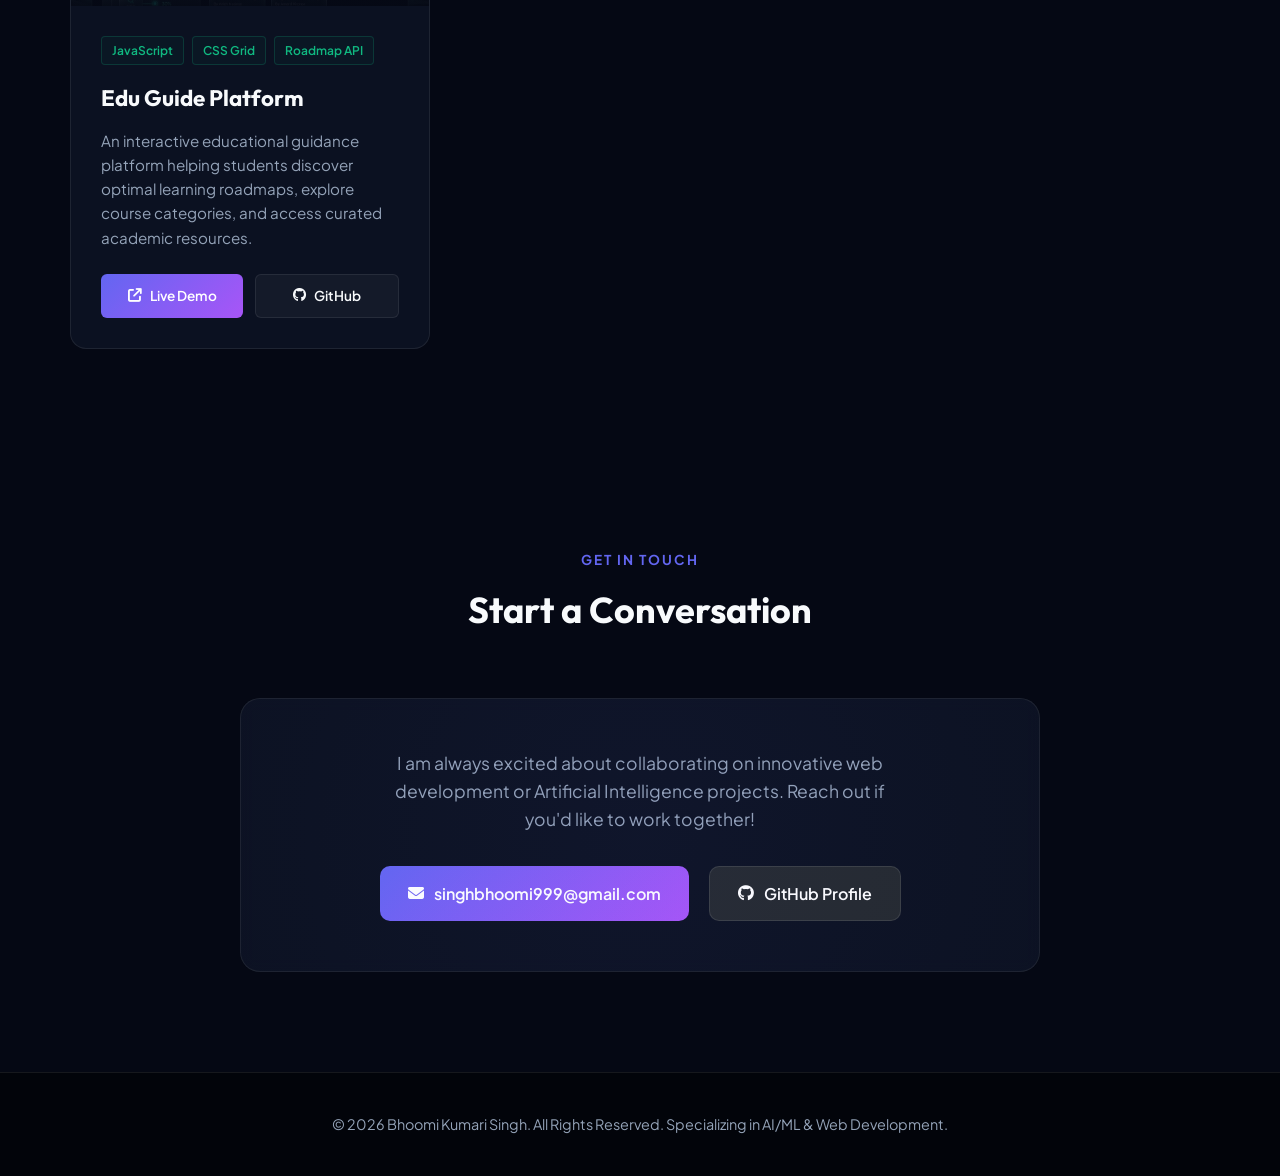
==== commit 764dd3a6: "Link projects to their actual GitHub repositories and correct profile link" ====
--- a/index.html
+++ b/index.html
@@ -134,7 +134,7 @@
           <p>A sleek weather application providing real-time data, multi-day forecasts, location search, and visual atmospheric condition states using API fetch calls.</p>
           <div class="project-actions">
             <a href="weather.html" target="_blank" class="project-btn project-btn-demo" id="demo-weather"><i class="fa-solid fa-arrow-up-right-from-square"></i> Live Demo</a>
-            <a href="#" class="project-btn project-btn-code" id="code-weather"><i class="fa-brands fa-github"></i> GitHub</a>
+            <a href="https://github.com/Bhoomikumarisingh21/stitch_weather_forecast_san_francisco" target="_blank" rel="noopener noreferrer" class="project-btn project-btn-code" id="code-weather"><i class="fa-brands fa-github"></i> GitHub</a>
           </div>
         </div>
       </div>
@@ -154,7 +154,7 @@
           <p>A minimalist task manager featuring persistent browser storage, category separation, list filtering, and smooth drag-and-drop micro-animations.</p>
           <div class="project-actions">
             <a href="todo.html" target="_blank" class="project-btn project-btn-demo" id="demo-todo"><i class="fa-solid fa-arrow-up-right-from-square"></i> Live Demo</a>
-            <a href="#" class="project-btn project-btn-code" id="code-todo"><i class="fa-brands fa-github"></i> GitHub</a>
+            <a href="https://github.com/Bhoomikumarisingh21/to-do-app" target="_blank" rel="noopener noreferrer" class="project-btn project-btn-code" id="code-todo"><i class="fa-brands fa-github"></i> GitHub</a>
           </div>
         </div>
       </div>
@@ -174,7 +174,7 @@
           <p>A dynamic culinary platform that discovers recipes based on input ingredients, displays detailed nutritional profiles, and generates instructions.</p>
           <div class="project-actions">
             <a href="food.html" target="_blank" class="project-btn project-btn-demo" id="demo-food"><i class="fa-solid fa-arrow-up-right-from-square"></i> Live Demo</a>
-            <a href="#" class="project-btn project-btn-code" id="code-food"><i class="fa-brands fa-github"></i> GitHub</a>
+            <a href="https://github.com/Bhoomikumarisingh21/Food_Ingredient-Nutrition_scan" target="_blank" rel="noopener noreferrer" class="project-btn project-btn-code" id="code-food"><i class="fa-brands fa-github"></i> GitHub</a>
           </div>
         </div>
       </div>
@@ -194,7 +194,7 @@
           <p>An interactive educational guidance platform helping students discover optimal learning roadmaps, explore course categories, and access curated academic resources.</p>
           <div class="project-actions">
             <a href="edu.html" target="_blank" class="project-btn project-btn-demo" id="demo-edu"><i class="fa-solid fa-arrow-up-right-from-square"></i> Live Demo</a>
-            <a href="#" class="project-btn project-btn-code" id="code-edu"><i class="fa-brands fa-github"></i> GitHub</a>
+            <a href="https://github.com/Bhoomikumarisingh21/Edu-Guide1" target="_blank" rel="noopener noreferrer" class="project-btn project-btn-code" id="code-edu"><i class="fa-brands fa-github"></i> GitHub</a>
           </div>
         </div>
       </div>
@@ -213,7 +213,7 @@
         <a href="mailto:singhbhoomi999@gmail.com" class="contact-btn contact-btn-email" id="email-btn">
           <i class="fa-solid fa-envelope"></i> singhbhoomi999@gmail.com
         </a>
-        <a href="https://github.com" target="_blank" rel="noopener noreferrer" class="contact-btn contact-btn-github" id="github-btn">
+        <a href="https://github.com/Bhoomikumarisingh21" target="_blank" rel="noopener noreferrer" class="contact-btn contact-btn-github" id="github-btn">
           <i class="fa-brands fa-github"></i> GitHub Profile
         </a>
       </div>
